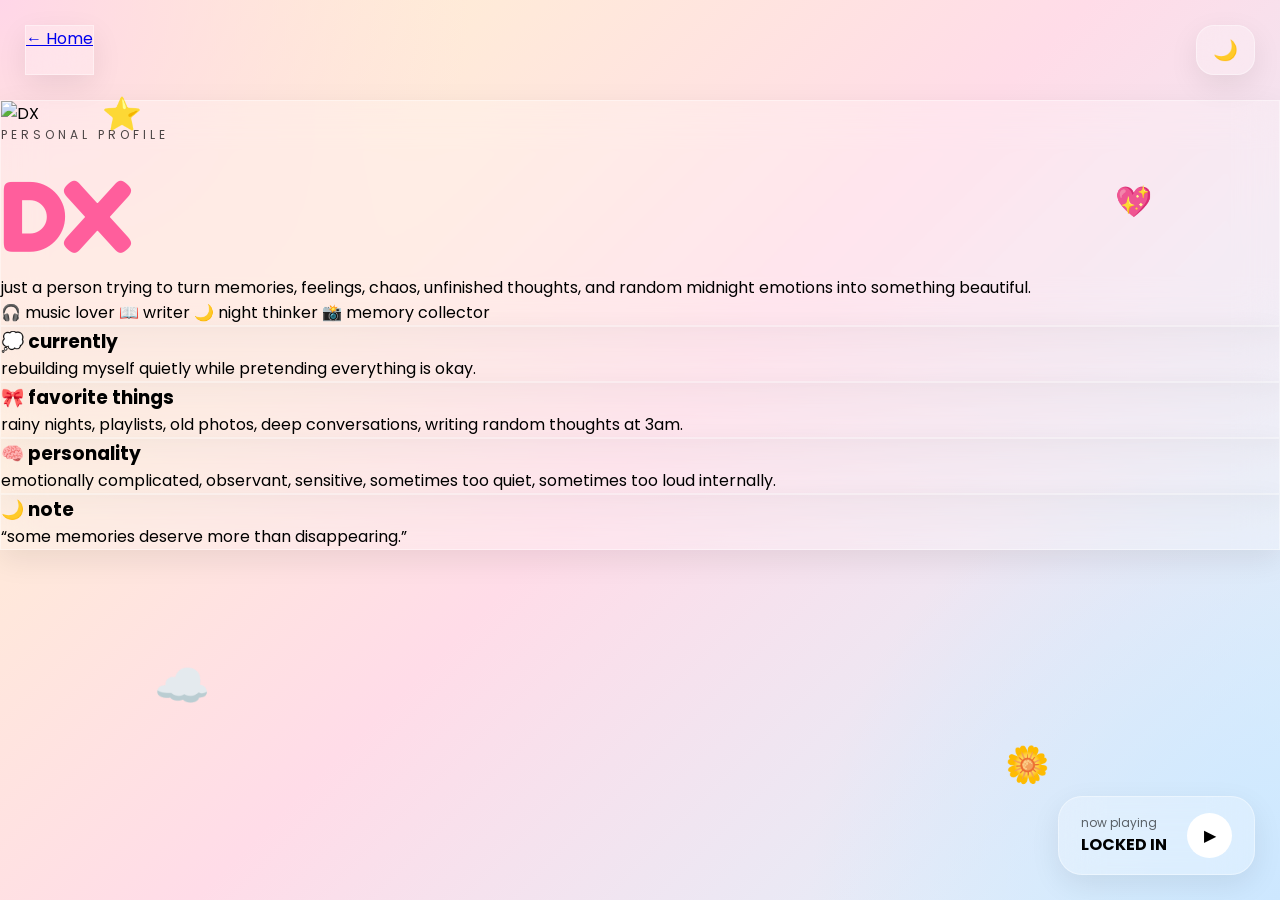
==== about.html @ 1e291748 "Create about.html" ====
<!DOCTYPE html>
<html lang="en">
<head>
  <meta charset="UTF-8" />
  <meta name="viewport" content="width=device-width, initial-scale=1.0"/>

  <title>About — DX</title>

  <!-- fonts -->
  <link rel="preconnect" href="https://fonts.googleapis.com">
  <link rel="preconnect" href="https://fonts.gstatic.com" crossorigin>

  <link href="https://fonts.googleapis.com/css2?family=Fredoka:wght@300;400;500;600&family=Poppins:wght@300;400;500;600;700&display=swap" rel="stylesheet">

  <!-- css -->
  <link rel="stylesheet" href="style.css">
</head>

<body class="about-page">

  <!-- background blur -->
  <div class="bg-blur"></div>

  <!-- floating doodles -->
  <div class="doodle star">⭐</div>
  <div class="doodle heart">💖</div>
  <div class="doodle cloud">☁️</div>
  <div class="doodle flower">🌼</div>

  <!-- topbar -->
  <header class="topbar">

    <a href="index.html" class="back-btn glass">
      ← Home
    </a>

    <button id="modeBtn" class="mode-toggle glass">
      🌙
    </button>

  </header>

  <!-- main -->
  <main class="about-container">

    <!-- profile card -->
    <section class="profile-card glass">

      <div class="profile-image">

        <img 
          src="assets/images/IMG-20260525-WA0071.jpg" 
          alt="DX"
        >

      </div>

      <div class="profile-content">

        <p class="tiny-text">
          personal profile
        </p>

        <h1>
          DX
        </h1>

        <p class="about-text">
          just a person trying to turn memories,
          feelings, chaos, unfinished thoughts,
          and random midnight emotions into something beautiful.
        </p>

        <div class="mini-tags">

          <span>🎧 music lover</span>
          <span>📖 writer</span>
          <span>🌙 night thinker</span>
          <span>📸 memory collector</span>

        </div>

      </div>

    </section>

    <!-- info cards -->
    <section class="info-grid">

      <!-- currently -->
      <div class="info-card glass">

        <h3>
          💭 currently
        </h3>

        <p>
          rebuilding myself quietly while pretending everything is okay.
        </p>

      </div>

      <!-- favorites -->
      <div class="info-card glass">

        <h3>
          🎀 favorite things
        </h3>

        <p>
          rainy nights, playlists,
          old photos, deep conversations,
          writing random thoughts at 3am.
        </p>

      </div>

      <!-- personality -->
      <div class="info-card glass">

        <h3>
          🧠 personality
        </h3>

        <p>
          emotionally complicated,
          observant,
          sensitive,
          sometimes too quiet,
          sometimes too loud internally.
        </p>

      </div>

      <!-- quote -->
      <div class="info-card glass">

        <h3>
          🌙 note
        </h3>

        <p>
          “some memories deserve more than disappearing.”
        </p>

      </div>

    </section>

  </main>

  <!-- floating music widget -->
  <div class="music-player glass">

    <div>

      <p class="song">
        now playing
      </p>

      <h4>
        LOCKED IN
      </h4>

    </div>

    <button id="musicBtn">
      ▶
    </button>

  </div>

  <!-- js -->
  <script src="script.js"></script>

</body>
</html>
---- style.css ----
* {
  margin: 0;
  padding: 0;
  box-sizing: border-box;
}

body {
  min-height: 100vh;
  overflow: hidden;
  font-family: 'Poppins', sans-serif;
  background:
    radial-gradient(circle at top left, #ffd6e8, transparent 30%),
    radial-gradient(circle at bottom right, #cde7ff, transparent 30%),
    linear-gradient(135deg, #fff6cc, #ffdce8, #d9f3ff);
  position: relative;
  transition: background .5s ease, color .5s ease;
}

body.fade-out {
  opacity: 0;
  transition: opacity .5s ease;
}

body.dark-mode {
  background:
    radial-gradient(circle at top left, #3d2248, transparent 30%),
    radial-gradient(circle at bottom right, #1b2f4d, transparent 30%),
    linear-gradient(135deg, #181818, #22192e, #1f2c3a);
  color: white;
}

.loader-wrapper {
  position: fixed;
  inset: 0;
  background: linear-gradient(135deg, #ffdce8, #d9f3ff);
  display: flex;
  align-items: center;
  justify-content: center;
  z-index: 9999;
  transition: opacity .8s ease, visibility .8s ease;
}

.loader-box {
  padding: 50px 70px;
  border-radius: 35px;
  text-align: center;
  animation: float 2s ease-in-out infinite;
}

.loader-box h1 {
  font-size: 80px;
}

.loader-box p {
  margin-top: 10px;
  letter-spacing: 2px;
}

.hide-loader {
  opacity: 0;
  visibility: hidden;
}

.mode-toggle {
  border: none;
  padding: 12px 16px;
  border-radius: 18px;
  cursor: pointer;
  font-size: 20px;
  background: rgba(255,255,255,0.35);
}
}

.bg-blur {
  position: absolute;
  inset: 0;
  backdrop-filter: blur(50px);
  z-index: 0;
}

.glass {
  transition: .4s ease;

  background: rgba(255,255,255,0.25);
  backdrop-filter: blur(20px);
  border: 1px solid rgba(255,255,255,0.4);
  box-shadow: 0 10px 30px rgba(0,0,0,0.08);
}

.topbar {
  position: relative;
  z-index: 2;
  display: flex;
  justify-content: space-between;
  padding: 25px;
}

.widget {
  display: flex;
  align-items: center;
  gap: 10px;
  padding: 12px 18px;
  border-radius: 18px;
  background: rgba(255,255,255,0.4);
  font-weight: 500;
}

.quote-box {
  max-width: 280px;
}

.homescreen {
  position: relative;
  z-index: 2;
  height: calc(100vh - 140px);
  display: flex;
  flex-direction: column;
  justify-content: center;
  align-items: center;
  gap: 40px;
}

.welcome-box {
  width: 90%;
  max-width: 650px;
  padding: 40px;
  border-radius: 35px;
  text-align: center;
  animation: float 4s ease-in-out infinite;
}

.tiny-text {
  letter-spacing: 4px;
  text-transform: uppercase;
  font-size: 12px;
  opacity: .7;
}

h1 {
  font-family: 'Fredoka', sans-serif;
  font-size: 100px;
  color: #ff5e9c;
  margin-top: 10px;
}

.subtitle {
  margin-top: 10px;
  line-height: 1.8;
  color: #444;
}

.apps {
  width: 90%;
  max-width: 900px;
  display: grid;
  grid-template-columns: repeat(auto-fit, minmax(130px, 1fr));
  gap: 20px;
}

.app-icon {
  text-decoration: none;
  color: #222;
  border-radius: 28px;
  padding: 25px 15px;
  display: flex;
  flex-direction: column;
  align-items: center;
  gap: 12px;
  transition: .3s ease;
  cursor: pointer;
}

.app-icon:hover {
  transform: translateY(-8px) rotate(-2deg) scale(1.03);
}

.icon {
  font-size: 42px;
}

.app-icon p {
  font-weight: 600;
}

.music-player {
  position: fixed;
  bottom: 25px;
  right: 25px;
  z-index: 5;
  display: flex;
  align-items: center;
  justify-content: space-between;
  gap: 20px;
  padding: 16px 22px;
  border-radius: 24px;
}

.song {
  font-size: 12px;
  opacity: .6;
}

.music-player button {
  border: none;
  width: 45px;
  height: 45px;
  border-radius: 50%;
  font-size: 16px;
  cursor: pointer;
  background: white;
}

.doodle {
  position: absolute;
  z-index: 1;
  animation: doodleFloat 5s ease-in-out infinite;
  user-select: none;
}

.star {
  top: 10%;
  left: 8%;
  font-size: 32px;
}

.heart {
  top: 20%;
  right: 10%;
  font-size: 30px;
}

.cloud {
  bottom: 20%;
  left: 12%;
  font-size: 45px;
}

.flower {
  bottom: 12%;
  right: 18%;
  font-size: 36px;
}

.sparkle {
  top: 45%;
  right: 25%;
  font-size: 30px;
}

@keyframes float {
  0% {
    transform: translateY(0px);
  }

  50% {
    transform: translateY(-10px);
  }

  100% {
    transform: translateY(0px);
  }
}

@keyframes doodleFloat {
  0% {
    transform: translateY(0px) rotate(0deg);
  }

  50% {
    transform: translateY(-15px) rotate(5deg);
  }

  100% {
    transform: translateY(0px) rotate(0deg);
  }
}

@media (max-width: 768px) {

  body {
    overflow-y: auto;
    padding-bottom: 120px;
  }

  .topbar {
    flex-direction: column;
    gap: 12px;
  }

  h1 {
    font-size: 72px;
  }

  .welcome-box {
    padding: 30px 25px;
  }

  .apps {
    grid-template-columns: repeat(2, 1fr);
  }

  .music-player {
    left: 20px;
    right: 20px;
    bottom: 20px;
  }
}
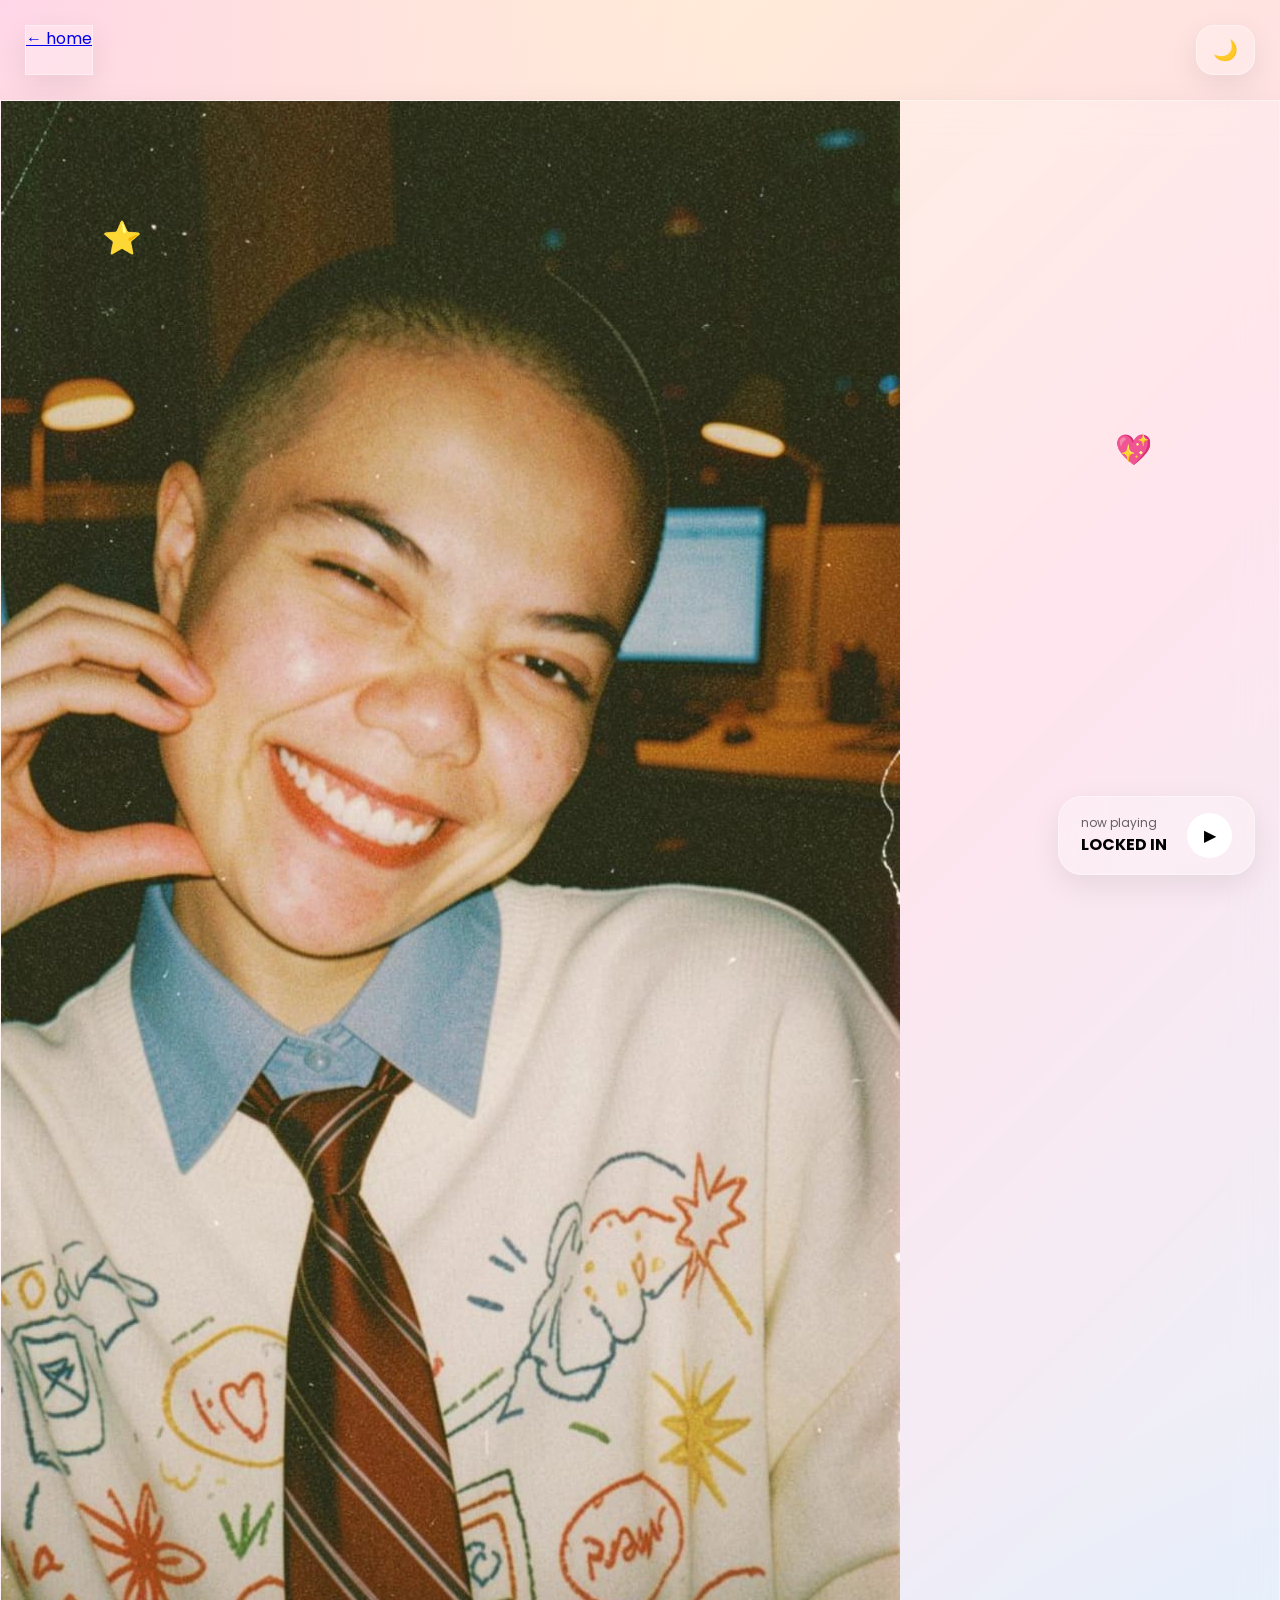
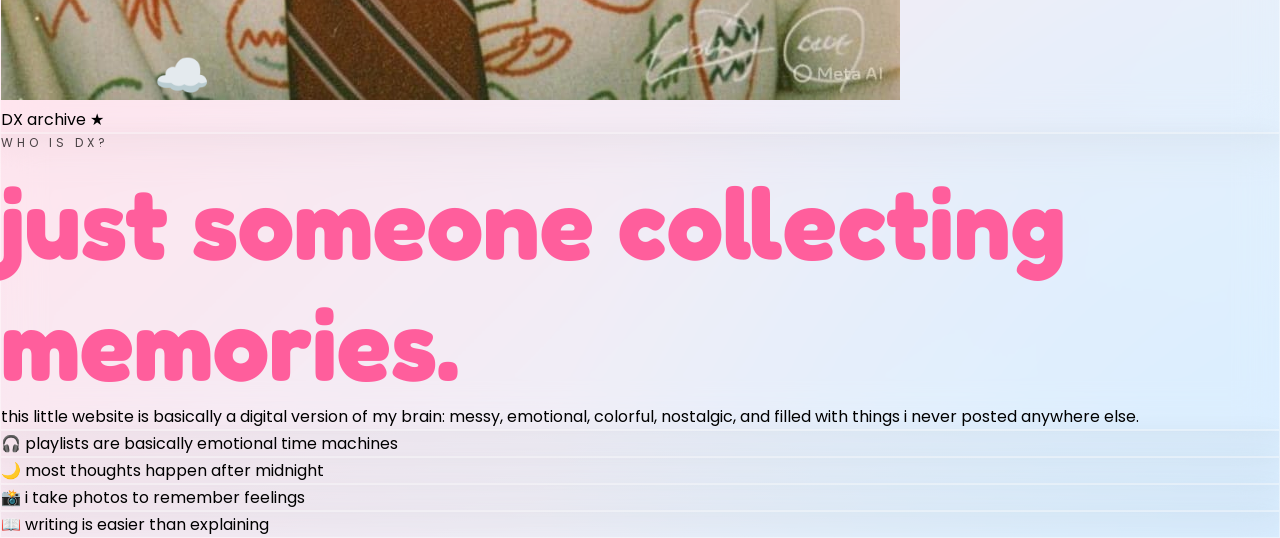
==== commit 00d7b600: "Update about.html" ====
--- a/about.html
+++ b/about.html
@@ -6,32 +6,29 @@
 
   <title>About — DX</title>
 
-  <!-- fonts -->
   <link rel="preconnect" href="https://fonts.googleapis.com">
   <link rel="preconnect" href="https://fonts.gstatic.com" crossorigin>
 
-  <link href="https://fonts.googleapis.com/css2?family=Fredoka:wght@300;400;500;600&family=Poppins:wght@300;400;500;600;700&display=swap" rel="stylesheet">
+  <link href="https://fonts.googleapis.com/css2?family=Fredoka:wght@400;500;600&family=Poppins:wght@300;400;500;600&display=swap" rel="stylesheet">
 
-  <!-- css -->
   <link rel="stylesheet" href="style.css">
 </head>
 
 <body class="about-page">
 
-  <!-- background blur -->
+  <!-- blur -->
   <div class="bg-blur"></div>
 
-  <!-- floating doodles -->
+  <!-- doodles -->
   <div class="doodle star">⭐</div>
   <div class="doodle heart">💖</div>
   <div class="doodle cloud">☁️</div>
-  <div class="doodle flower">🌼</div>
 
   <!-- topbar -->
   <header class="topbar">
 
     <a href="index.html" class="back-btn glass">
-      ← Home
+      ← home
     </a>
 
     <button id="modeBtn" class="mode-toggle glass">
@@ -41,107 +38,71 @@
   </header>
 
   <!-- main -->
-  <main class="about-container">
+  <main class="about-layout">
 
-    <!-- profile card -->
-    <section class="profile-card glass">
+    <!-- left -->
+    <section class="left-side">
 
-      <div class="profile-image">
+      <div class="photo-wrapper glass">
 
         <img 
-          src="assets/images/IMG-20260525-WA0071.jpg" 
+          src="IMG-20260525-WA0071.jpg"
           alt="DX"
         >
 
-      </div>
-
-      <div class="profile-content">
-
-        <p class="tiny-text">
-          personal profile
-        </p>
-
-        <h1>
-          DX
-        </h1>
-
-        <p class="about-text">
-          just a person trying to turn memories,
-          feelings, chaos, unfinished thoughts,
-          and random midnight emotions into something beautiful.
-        </p>
-
-        <div class="mini-tags">
-
-          <span>🎧 music lover</span>
-          <span>📖 writer</span>
-          <span>🌙 night thinker</span>
-          <span>📸 memory collector</span>
-
+        <div class="photo-sticker">
+          DX archive ★
         </div>
 
       </div>
 
     </section>
 
-    <!-- info cards -->
-    <section class="info-grid">
+    <!-- right -->
+    <section class="right-side">
 
-      <!-- currently -->
-      <div class="info-card glass">
+      <div class="intro-box glass">
 
-        <h3>
-          💭 currently
-        </h3>
+        <p class="tiny-text">
+          WHO IS DX?
+        </p>
 
-        <p>
-          rebuilding myself quietly while pretending everything is okay.
+        <h1>
+          just someone
+          collecting memories.
+        </h1>
+
+        <p class="intro-text">
+          this little website is basically
+          a digital version of my brain:
+          messy, emotional, colorful,
+          nostalgic, and filled with things
+          i never posted anywhere else.
         </p>
 
       </div>
 
-      <!-- favorites -->
-      <div class="info-card glass">
+      <div class="floating-notes">
 
-        <h3>
-          🎀 favorite things
-        </h3>
+        <div class="note glass">
+          <span>🎧</span>
+          playlists are basically emotional time machines
+        </div>
 
-        <p>
-          rainy nights, playlists,
-          old photos, deep conversations,
-          writing random thoughts at 3am.
-        </p>
+        <div class="note glass">
+          <span>🌙</span>
+          most thoughts happen after midnight
+        </div>
 
-      </div>
+        <div class="note glass">
+          <span>📸</span>
+          i take photos to remember feelings
+        </div>
 
-      <!-- personality -->
-      <div class="info-card glass">
-
-        <h3>
-          🧠 personality
-        </h3>
-
-        <p>
-          emotionally complicated,
-          observant,
-          sensitive,
-          sometimes too quiet,
-          sometimes too loud internally.
-        </p>
-
-      </div>
-
-      <!-- quote -->
-      <div class="info-card glass">
-
-        <h3>
-          🌙 note
-        </h3>
-
-        <p>
-          “some memories deserve more than disappearing.”
-        </p>
+        <div class="note glass">
+          <span>📖</span>
+          writing is easier than explaining
+        </div>
 
       </div>
 
@@ -149,7 +110,7 @@
 
   </main>
 
-  <!-- floating music widget -->
+  <!-- floating player -->
   <div class="music-player glass">
 
     <div>
@@ -170,7 +131,6 @@
 
   </div>
 
-  <!-- js -->
   <script src="script.js"></script>
 
 </body>
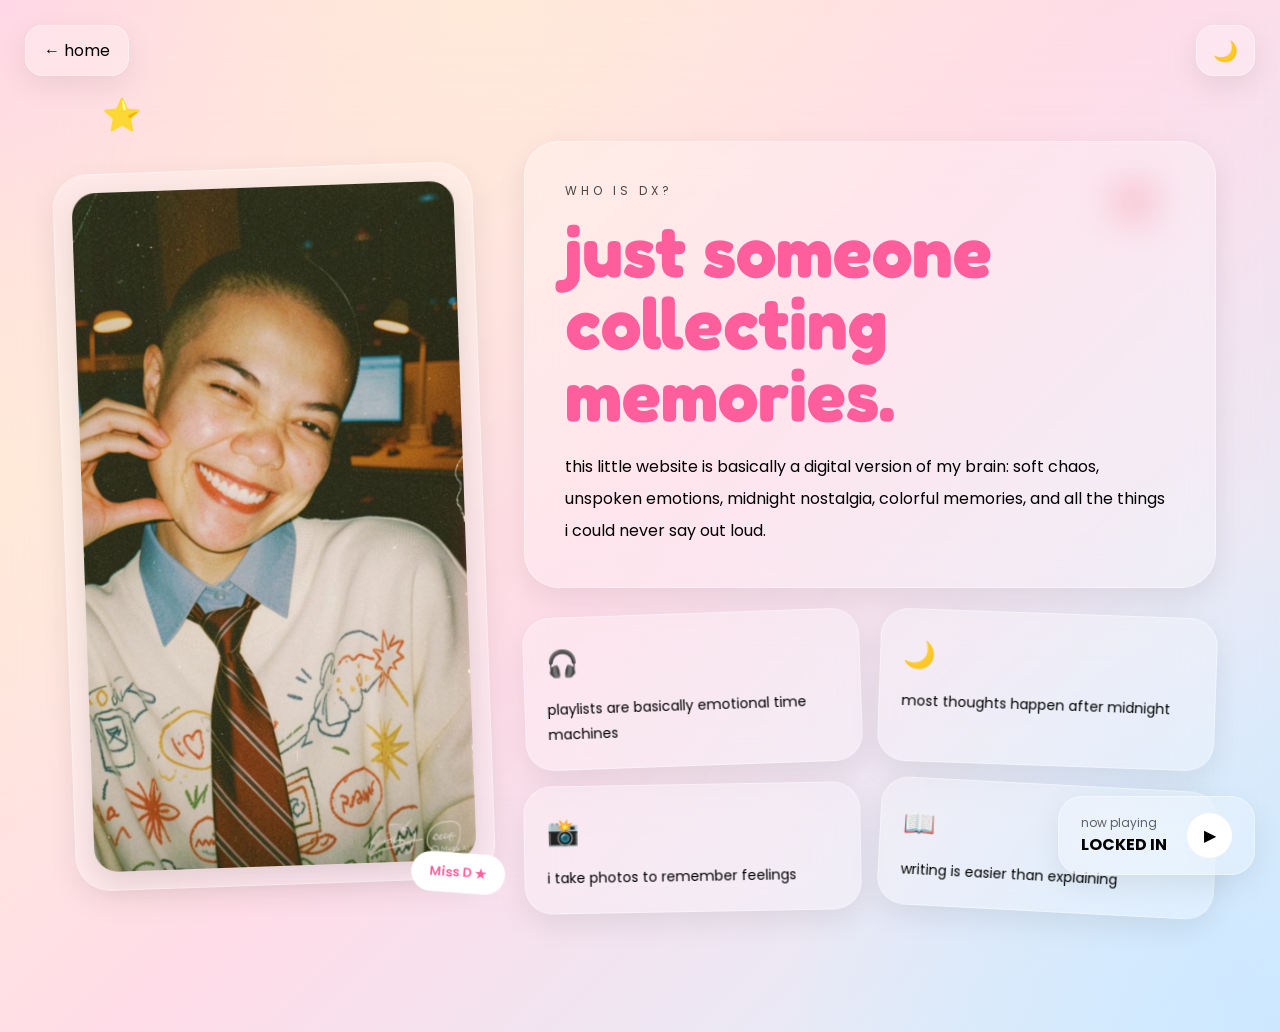
==== commit 68e6fa1e: "Update about.html" ====
--- a/about.html
+++ b/about.html
@@ -12,6 +12,7 @@
   <link href="https://fonts.googleapis.com/css2?family=Fredoka:wght@400;500;600&family=Poppins:wght@300;400;500;600&display=swap" rel="stylesheet">
 
   <link rel="stylesheet" href="style.css">
+<link rel="stylesheet" href="about.css">
 </head>
 
 <body class="about-page">
@@ -51,7 +52,7 @@
         >
 
         <div class="photo-sticker">
-          DX archive ★
+          Miss D ★
         </div>
 
       </div>
@@ -75,9 +76,7 @@
         <p class="intro-text">
           this little website is basically
           a digital version of my brain:
-          messy, emotional, colorful,
-          nostalgic, and filled with things
-          i never posted anywhere else.
+          soft chaos, unspoken emotions, midnight nostalgia, colorful memories, and all the things i could never say out loud.
         </p>
 
       </div>
--- a/style.css
+++ b/style.css
@@ -69,7 +69,6 @@
   font-size: 20px;
   background: rgba(255,255,255,0.35);
 }
-}
 
 .bg-blur {
   position: absolute;
@@ -305,3 +304,114 @@
     bottom: 20px;
   }
 }
+
+/* PASSWORD MODAL */
+
+.password-modal {
+  position: fixed;
+  inset: 0;
+
+  background: rgba(0,0,0,0.35);
+
+  backdrop-filter: blur(12px);
+
+  z-index: 99999;
+
+  display: flex;
+  align-items: center;
+  justify-content: center;
+
+  opacity: 0;
+  pointer-events: none;
+
+  transition: .35s ease;
+}
+
+.password-modal.show {
+  opacity: 1;
+  pointer-events: auto;
+}
+
+.password-box {
+  width: 90%;
+  max-width: 420px;
+
+  padding: 40px 35px;
+
+  border-radius: 35px;
+
+  text-align: center;
+
+  transform: scale(.9);
+
+  transition: .35s ease;
+}
+
+.password-modal.show .password-box {
+  transform: scale(1);
+}
+
+.password-box h2 {
+  margin-top: 12px;
+  font-size: 38px;
+  color: #ff5e9c;
+}
+
+.password-desc {
+  margin-top: 15px;
+  line-height: 1.8;
+  opacity: .8;
+}
+
+.password-box input {
+  width: 100%;
+
+  margin-top: 25px;
+
+  padding: 16px 18px;
+
+  border: none;
+  outline: none;
+
+  border-radius: 18px;
+
+  background: rgba(255,255,255,0.45);
+
+  font-family: inherit;
+  font-size: 15px;
+}
+
+.password-box button {
+  width: 100%;
+
+  margin-top: 15px;
+
+  border: none;
+  cursor: pointer;
+
+  padding: 15px;
+
+  border-radius: 18px;
+
+  font-family: inherit;
+  font-size: 15px;
+  font-weight: 600;
+
+  background: white;
+
+  transition: .3s ease;
+}
+
+.password-box button:hover {
+  transform: translateY(-2px);
+}
+
+.password-error {
+  margin-top: 15px;
+
+  color: #ff4d88;
+
+  font-size: 14px;
+
+  display: none;
+}
--- a/about.css
+++ b/about.css
@@ -0,0 +1,148 @@
+.about-layout {
+  position: relative;
+  z-index: 2;
+
+  width: 90%;
+  max-width: 1200px;
+
+  margin: 40px auto 120px;
+
+  display: grid;
+  grid-template-columns: 420px 1fr;
+  gap: 40px;
+  align-items: center;
+}
+
+.photo-wrapper {
+  position: relative;
+
+  padding: 18px;
+  border-radius: 35px;
+
+  transform: rotate(-2deg);
+}
+
+.photo-wrapper img {
+  width: 100%;
+  display: block;
+
+  border-radius: 24px;
+  object-fit: cover;
+
+  box-shadow: 0 10px 30px rgba(0,0,0,0.12);
+}
+
+.photo-sticker {
+  position: absolute;
+
+  bottom: -15px;
+  right: -10px;
+
+  background: white;
+  color: #ff5e9c;
+
+  padding: 10px 18px;
+
+  border-radius: 999px;
+
+  font-size: 13px;
+  font-weight: 600;
+
+  transform: rotate(6deg);
+}
+
+.right-side {
+  display: flex;
+  flex-direction: column;
+  gap: 25px;
+}
+
+.intro-box {
+  padding: 40px;
+  border-radius: 35px;
+}
+
+.intro-box h1 {
+  font-size: 72px;
+  line-height: 1;
+  margin-top: 15px;
+}
+
+.intro-text {
+  margin-top: 20px;
+
+  line-height: 2;
+  max-width: 600px;
+}
+
+.floating-notes {
+  display: grid;
+  grid-template-columns: repeat(2, 1fr);
+  gap: 18px;
+}
+
+.note {
+  padding: 22px;
+  border-radius: 28px;
+
+  line-height: 1.8;
+  font-size: 14px;
+
+  transition: .3s ease;
+
+  transform: rotate(var(--rotate));
+}
+
+.note:hover {
+  transform:
+    rotate(var(--rotate))
+    translateY(-5px)
+    scale(1.02);
+}
+
+.note span {
+  display: block;
+
+  font-size: 26px;
+  margin-bottom: 10px;
+}
+
+.note:nth-child(1) {
+  --rotate: -2deg;
+}
+
+.note:nth-child(2) {
+  --rotate: 2deg;
+}
+
+.note:nth-child(3) {
+  --rotate: -1deg;
+}
+
+.note:nth-child(4) {
+  --rotate: 3deg;
+}
+
+.back-btn {
+  text-decoration: none;
+  color: inherit;
+
+  padding: 12px 18px;
+  border-radius: 18px;
+}
+
+@media (max-width: 900px) {
+
+  .about-layout {
+    grid-template-columns: 1fr;
+  }
+
+  .intro-box h1 {
+    font-size: 52px;
+  }
+
+  .floating-notes {
+    grid-template-columns: 1fr;
+  }
+
+}
